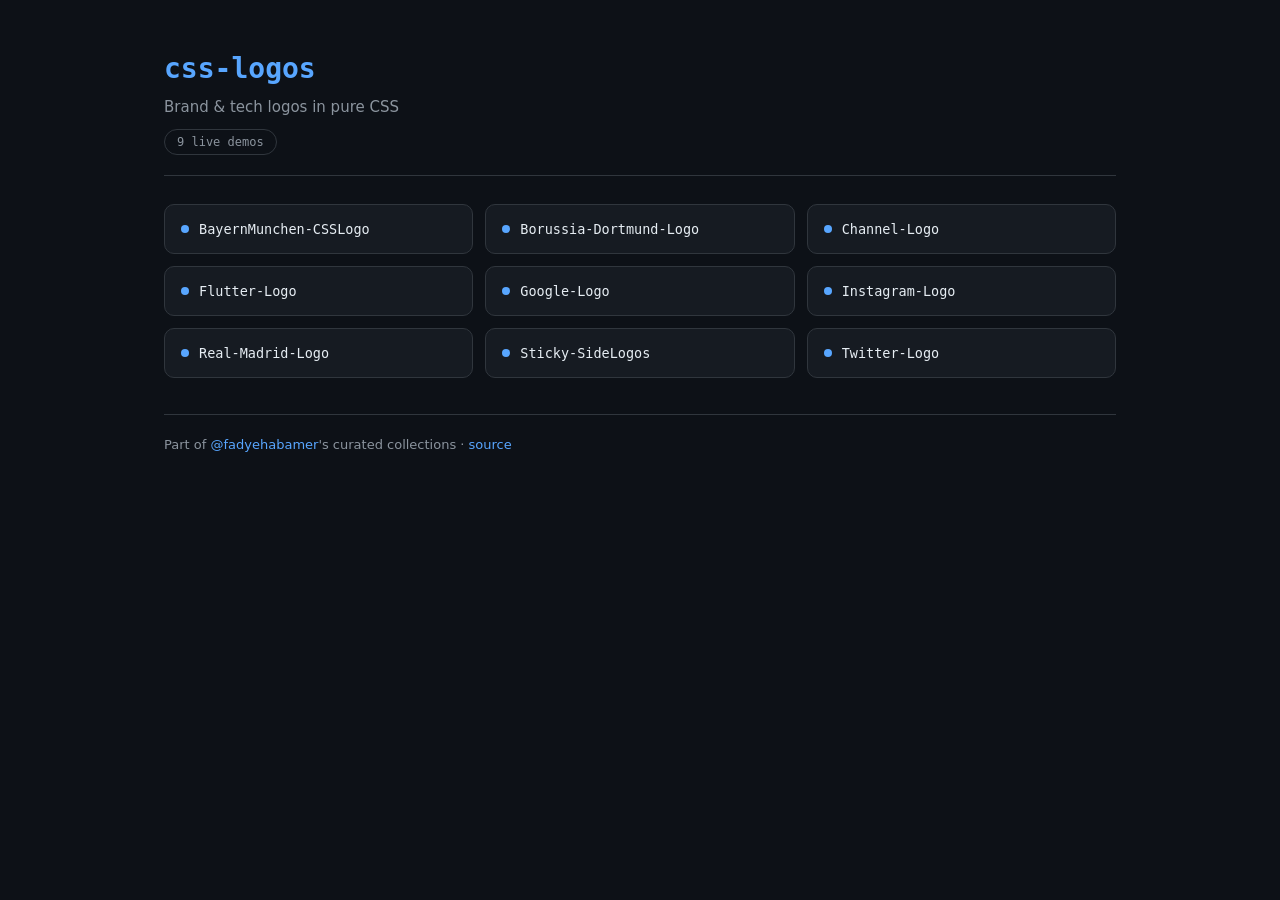
==== index.html @ e91f9e1f "Add gallery landing page for GitHub Pages" ====
<!doctype html>
<html lang="en"><head>
<meta charset="utf-8"/>
<meta name="viewport" content="width=device-width, initial-scale=1"/>
<title>css-logos — Fady Ehab Amer</title>
<style>
  :root{--bg:#0d1117;--card:#161b22;--border:#30363d;--ink:#e6edf3;--muted:#8b949e;--accent:#58a6ff}
  *{box-sizing:border-box}
  body{margin:0;font-family:ui-sans-serif,system-ui,-apple-system,"Segoe UI",sans-serif;
    background:var(--bg);color:var(--ink);line-height:1.5}
  .wrap{max-width:1000px;margin:0 auto;padding:48px 24px}
  header{border-bottom:1px solid var(--border);padding-bottom:20px;margin-bottom:28px}
  h1{margin:0 0 6px;font-size:28px;font-family:ui-monospace,"SF Mono",Menlo,monospace;color:var(--accent)}
  p.sub{margin:0;color:var(--muted);font-size:15px}
  .count{display:inline-block;margin-top:10px;font-family:ui-monospace,monospace;font-size:12px;
    color:var(--muted);border:1px solid var(--border);border-radius:20px;padding:3px 12px}
  .grid{display:grid;grid-template-columns:repeat(auto-fill,minmax(240px,1fr));gap:12px}
  .card{display:flex;align-items:center;gap:10px;text-decoration:none;color:var(--ink);
    background:var(--card);border:1px solid var(--border);border-radius:10px;padding:14px 16px;
    font-family:ui-monospace,"SF Mono",Menlo,monospace;font-size:13.5px;transition:border-color .15s,transform .15s}
  .card:hover{border-color:var(--accent);transform:translateY(-2px)}
  .dot{width:8px;height:8px;border-radius:50%;background:var(--accent);flex:none}
  footer{margin-top:36px;padding-top:20px;border-top:1px solid var(--border);
    color:var(--muted);font-size:13px}
  a.home{color:var(--accent);text-decoration:none}
</style></head>
<body>
  <div class="wrap">
    <header>
      <h1>css-logos</h1>
      <p class="sub">Brand &amp; tech logos in pure CSS</p>
      <div class="count">9 live demos</div>
    </header>
    <div class="grid">
    <a class="card" href="./BayernMunchen-CSSLogo/"><span class="dot"></span>BayernMunchen-CSSLogo</a>
    <a class="card" href="./Borussia-Dortmund-Logo/"><span class="dot"></span>Borussia-Dortmund-Logo</a>
    <a class="card" href="./Channel-Logo/"><span class="dot"></span>Channel-Logo</a>
    <a class="card" href="./Flutter-Logo/"><span class="dot"></span>Flutter-Logo</a>
    <a class="card" href="./Google-Logo/"><span class="dot"></span>Google-Logo</a>
    <a class="card" href="./Instagram-Logo/"><span class="dot"></span>Instagram-Logo</a>
    <a class="card" href="./Real-Madrid-Logo/"><span class="dot"></span>Real-Madrid-Logo</a>
    <a class="card" href="./Sticky-SideLogos/"><span class="dot"></span>Sticky-SideLogos</a>
    <a class="card" href="./Twitter-Logo/"><span class="dot"></span>Twitter-Logo</a>
    </div>
    <footer>
      Part of <a class="home" href="https://github.com/fadyehabamer">@fadyehabamer</a>'s curated collections ·
      <a class="home" href="https://github.com/fadyehabamer/css-logos">source</a>
    </footer>
  </div>
</body></html>
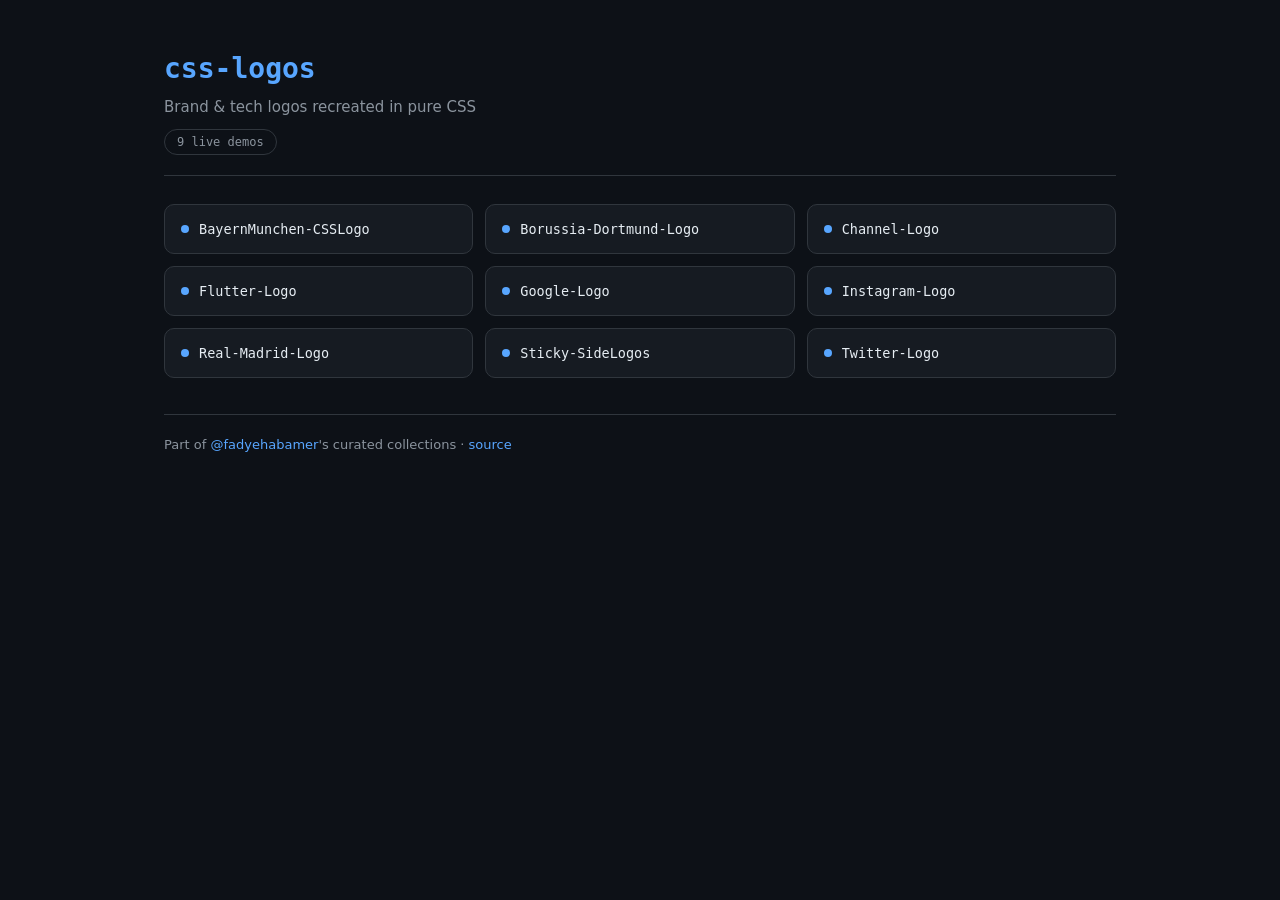
==== commit 43543baf: "Ensure every demo has a root index.html entry point (Pages)" ====
--- a/index.html
+++ b/index.html
@@ -28,7 +28,7 @@
   <div class="wrap">
     <header>
       <h1>css-logos</h1>
-      <p class="sub">Brand &amp; tech logos in pure CSS</p>
+      <p class="sub">Brand &amp; tech logos recreated in pure CSS</p>
       <div class="count">9 live demos</div>
     </header>
     <div class="grid">
